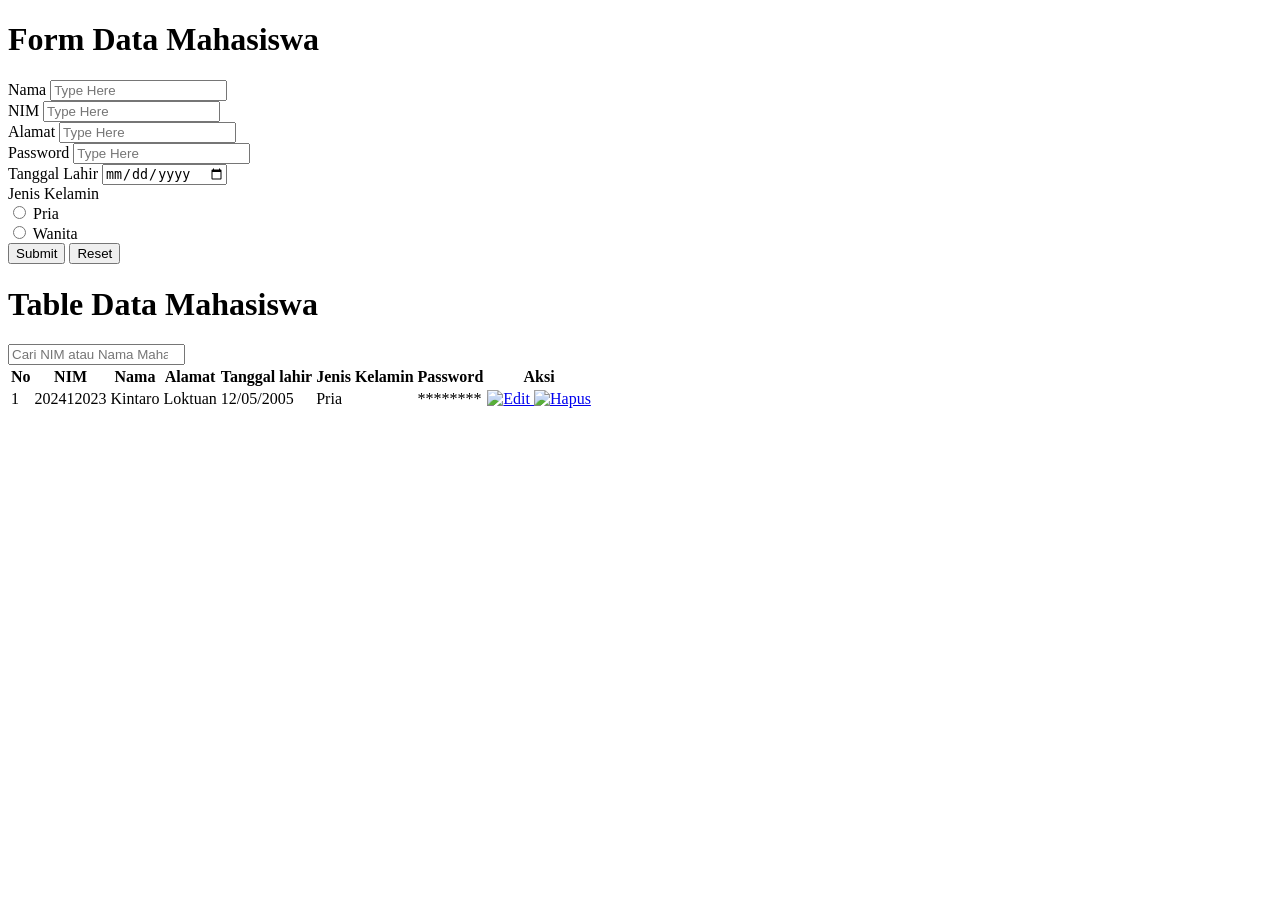
==== index.html @ c239e552 "Add files via upload" ====
<!DOCTYPE html>
<html lang="en">
<head>
    <title>Data</title>
    <link rel="stylesheet" href="style.css">
</head>
<body>
    <h1 class="judul">Form Data Mahasiswa</h1>
    <form class="input-data">
        <div class="textInputWrapper">
            <label>Nama</label>
            <input placeholder="Type Here" type="text" class="textInput">
        </div>

        <div class="textInputWrapper">
            <label>NIM</label>
            <input placeholder="Type Here" type="text" class="textInput">
        </div>

        <div class="textInputWrapper">
            <label>Alamat</label>
            <input placeholder="Type Here" type="text" class="textInput">
        </div>

        <div class="textInputWrapper">
            <label>Password</label>
            <input placeholder="Type Here" type="password" class="textInput">
        </div>

        <div class="textInputWrapper">
            <label>Tanggal Lahir</label>
            <input placeholder="Type Here" type="date" class="textInput">
        </div>

        
        <div class="textInputWrapper">
            <label class="jk">Jenis Kelamin</label>
            <div class="radio-btn">
                <input type="radio" name="Gender" value="Pria" id="gender-pria" class="gender">
                <label for="gender-pria">Pria</label>
                
            </div>
            <div class="radio-btn">
                <input type="radio" name="Gender" value="Wanita" id="gender-wanita" class="gender">
                <label for="gender-wanita">Wanita</label>
            </div>
        </div>

        <div class="btn-action">
            <button class="Submit">Submit</button>
            <button class="Reset">Reset</button>
        </div>
    </form>
    

    <h1 class="judul">Table Data Mahasiswa</h1>
   <table>
    <div class="search-container">
        <search>
            <div class="search-container">
                <form action="/search-results" method="get" class="search-form">
                    <div class="input-wrapper">
                        <input type="search" id="data-search" name="q" placeholder="Cari NIM atau Nama Mahasiswa...">
                    </div>
                </form>
            </div> 
        </search>
    </div>
    <thead>
        <tr>
            <th>No</th>
            <th>NIM</th>
            <th>Nama</th>
            <th>Alamat</th>
            <th>Tanggal lahir</th>
            <th>Jenis Kelamin</th>
            <th>Password</th>
            <th>Aksi</th>
        </tr>
    </thead>
    <tbody>
        <tr>
            <td>1</td>
            <td>202412023</td>
            <td>Kintaro</td>
            <td>Loktuan</td>
            <td>12/05/2005</td> 
            <td>Pria</td>
            <td>********</td> <td>
                <a href="edit_data.html">
                    <img src="edit.png" alt="Edit" width="20">
                </a>
                <a href="hapus_data.php?id=1">
                    <img src="trash.png" alt="Hapus" width="20">
                </a>
            </td>
        </tr>
    </tbody>
</table>
</body>
</html>
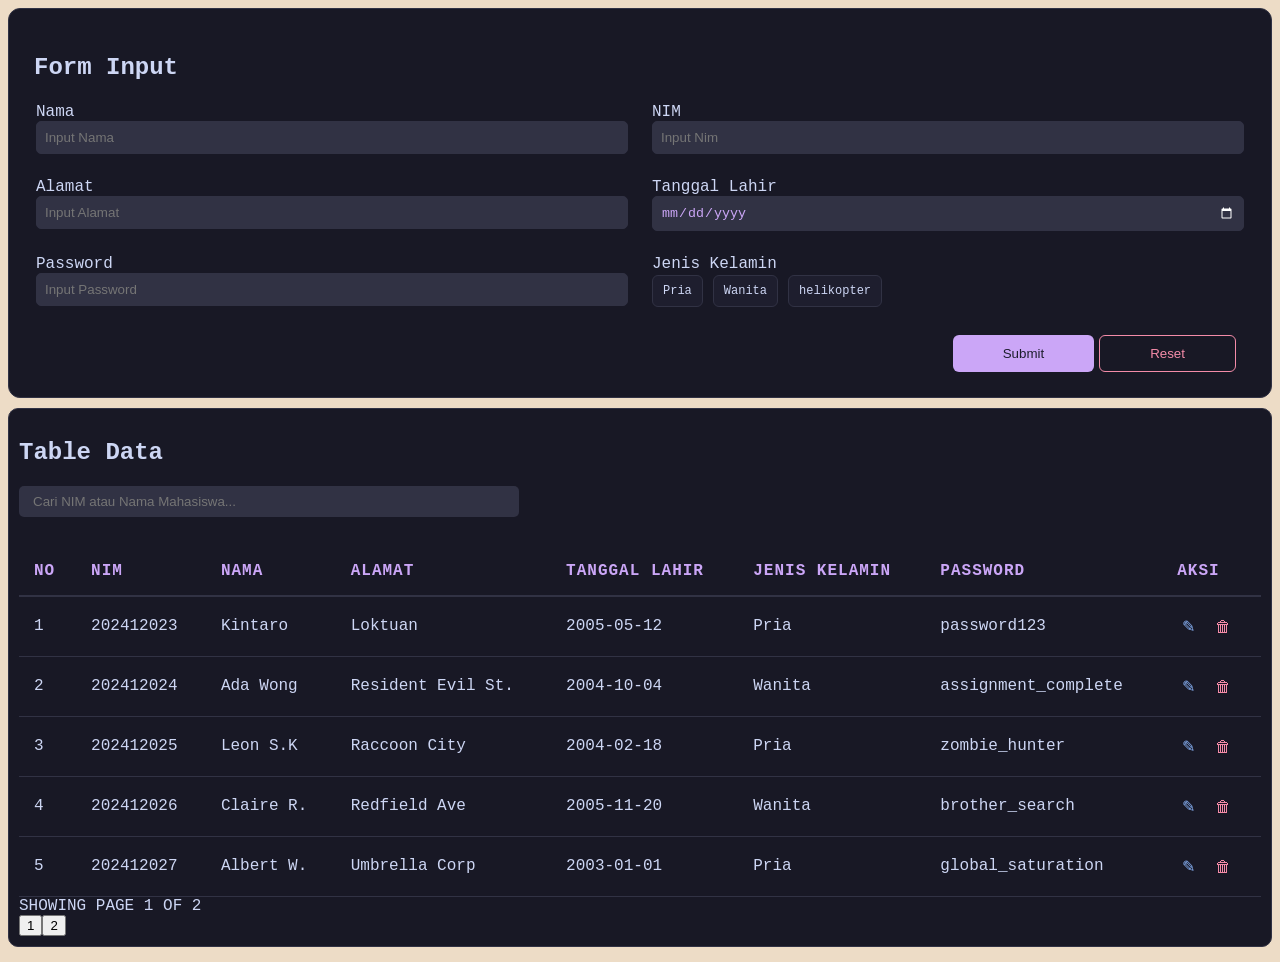
==== commit 1eec405d: "Add files via upload" ====
--- a/index.html
+++ b/index.html
@@ -1,101 +1,94 @@
 <!DOCTYPE html>
 <html lang="en">
 <head>
+    <meta charset="UTF-8">
+    <meta name="viewport" content="width=device-width, initial-scale=1.0">
+    <link rel="stylesheet" href="style.css">
     <title>Data</title>
-    <link rel="stylesheet" href="style.css">
 </head>
 <body>
-    <h1 class="judul">Form Data Mahasiswa</h1>
-    <form class="input-data">
-        <div class="textInputWrapper">
-            <label>Nama</label>
-            <input placeholder="Type Here" type="text" class="textInput">
-        </div>
+    <!-- <h1>Data Mahasiswa</h1> -->
+    <div class="form-card">
+        <h2>Form Input</h2>
+        <form class="grid-form">
+            <div class="form-grp">
+                <label>Nama</label>
+                <input type="text"placeholder="Input Nama" required>
+            </div>
+            <div class="form-grp">
+                <label>NIM</label>
+                <input type="text" required placeholder="Input Nim">
+            </div>
+            <div class="form-grp">
+                <label>Alamat</label>
+                <input type="text" required placeholder="Input Alamat">
+            </div>
+            <div class="form-grp">
+                <label>Tanggal Lahir</label>
+                <input type="date" required>
+            </div>
+            <div class="form-grp">
+                <label>Password</label>
+                <input type="password" required placeholder="Input Password">
+            </div>
+            <div class="form-grp">
+                <label>Jenis Kelamin</label>
+                <div class="radio-grp">
+                    <input type="radio" name="gender" id="Pria" value="pria">
+                    <label for="Pria">Pria</label>
 
-        <div class="textInputWrapper">
-            <label>NIM</label>
-            <input placeholder="Type Here" type="text" class="textInput">
-        </div>
+                    <input type="radio" name="gender" id="wanita" value="wanita">
+                    <label for="wanita">Wanita</label>
 
-        <div class="textInputWrapper">
-            <label>Alamat</label>
-            <input placeholder="Type Here" type="text" class="textInput">
-        </div>
+                    <input type="radio" name="gender" id="heli" value="heli">
+                    <label for="heli">helikopter</label>
+                </div>
+            </div>
 
-        <div class="textInputWrapper">
-            <label>Password</label>
-            <input placeholder="Type Here" type="password" class="textInput">
-        </div>
+            <div class="btn-grp">
+                <button type="submit" class="submit">Submit</button>
+                <button type="reset" class="reset">Reset</button>
+            </div>
+        </form>
+    </div>
 
-        <div class="textInputWrapper">
-            <label>Tanggal Lahir</label>
-            <input placeholder="Type Here" type="date" class="textInput">
-        </div>
-
-        
-        <div class="textInputWrapper">
-            <label class="jk">Jenis Kelamin</label>
-            <div class="radio-btn">
-                <input type="radio" name="Gender" value="Pria" id="gender-pria" class="gender">
-                <label for="gender-pria">Pria</label>
+    <div class="table-card">
+        <h2>Table Data</h2>
+        <search>
+            <div class="table-head">
                 
             </div>
-            <div class="radio-btn">
-                <input type="radio" name="Gender" value="Wanita" id="gender-wanita" class="gender">
-                <label for="gender-wanita">Wanita</label>
-            </div>
-        </div>
-
-        <div class="btn-action">
-            <button class="Submit">Submit</button>
-            <button class="Reset">Reset</button>
-        </div>
-    </form>
-    
-
-    <h1 class="judul">Table Data Mahasiswa</h1>
-   <table>
-    <div class="search-container">
-        <search>
             <div class="search-container">
                 <form action="/search-results" method="get" class="search-form">
                     <div class="input-wrapper">
                         <input type="search" id="data-search" name="q" placeholder="Cari NIM atau Nama Mahasiswa...">
                     </div>
                 </form>
-            </div> 
+            </div>
         </search>
+        <div class="table-wrap">
+            <table>
+            <thead>
+                <tr>
+                    <th>No</th>
+                    <th>NIM</th>
+                    <th>Nama</th>
+                    <th>Alamat</th>
+                    <th>Tanggal lahir</th>
+                    <th>Jenis Kelamin</th>
+                    <th>Password</th>
+                    <th>Aksi</th>
+                </tr>
+            </thead>
+            <tbody id="table-body">
+                </tbody>
+        </table>
+        </div>
+        <div class="pagination">
+            <div class="pagination-info" id="pagination-info"></div>
+            <div class="pagination-controls" id="pagination-numbers"></div>
+        </div>
     </div>
-    <thead>
-        <tr>
-            <th>No</th>
-            <th>NIM</th>
-            <th>Nama</th>
-            <th>Alamat</th>
-            <th>Tanggal lahir</th>
-            <th>Jenis Kelamin</th>
-            <th>Password</th>
-            <th>Aksi</th>
-        </tr>
-    </thead>
-    <tbody>
-        <tr>
-            <td>1</td>
-            <td>202412023</td>
-            <td>Kintaro</td>
-            <td>Loktuan</td>
-            <td>12/05/2005</td> 
-            <td>Pria</td>
-            <td>********</td> <td>
-                <a href="edit_data.html">
-                    <img src="edit.png" alt="Edit" width="20">
-                </a>
-                <a href="hapus_data.php?id=1">
-                    <img src="trash.png" alt="Hapus" width="20">
-                </a>
-            </td>
-        </tr>
-    </tbody>
-</table>
 </body>
+<script src="script.js" defer></script>
 </html>
--- a/style.css
+++ b/style.css
@@ -0,0 +1,171 @@
+:root {
+    --bg-card: #181825;
+    --bg-input: #1e1e2e;   
+    --border: #313244;     
+    --text: #cdd6f4;       
+    --mauve: #cba6f7;
+    --bg-body: #EDDCC6;
+}
+body {
+    font-family: 'JetBrains Mono', monospace;
+    background-color: var(--bg-body);
+}
+
+/* RADIO */
+.radio-grp{
+    display: flex;
+    gap: 10px;
+    align-items: center;
+    height: 35px;
+}
+.radio-grp input[type="radio"]{
+    display: none;
+}
+.radio-grp label{
+    padding: 8px 10px;
+    border: 1.5px solid var(--border);
+    border-radius: 6px;
+    cursor: pointer;
+    transition: all 0.3s ease;
+    background-color: var(--bg-input);
+    color: var(--text);
+    font-size: 12px;
+}
+.radio-grp input[type="radio"]:checked + label{
+    background-color: #b4befe; 
+    color: #11111b;           
+    border-color: #b4befe;
+    font-weight: bold;
+}
+.radio-grp label:hover:not(:checked) {
+    border-color: var(--mauve);
+}
+
+/* FORM */
+.form-card{
+    border: 1px solid var(--border);
+    border-radius: 12px;
+    background-color: var(--bg-card);
+    color: var(--text);
+    padding: 25px;
+}
+.grid-form{
+    display: grid;
+    grid-template-columns: repeat(2,1fr);
+    gap: 20px;
+}
+.form-grp{
+    display: flex;
+    padding: 2px;
+    flex-direction: column;
+}
+.form-grp input{
+    border-radius: 5px;
+    padding: 8px;
+    outline: none;
+    border: 1.5px solid #313244;
+    background-color: var(--border);
+    color: var(--mauve);
+}
+.form-grp input:focus{
+    border-color: var(--mauve);
+    box-shadow: 0 0 8px --border;
+}
+input::-webkit-calendar-picker-indicator {
+    filter: invert(1);
+}
+
+/* BUTTON */
+.btn-grp{
+    grid-column: 2;
+    display: flex;
+    justify-content: flex-end;
+    padding: 5px 5px 0 0;
+}
+.submit, .reset {
+    min-width: 100px;
+    margin: 0 5px 0 0;
+    padding: 10px 50px;
+    border-radius: 6px;
+}
+.submit {
+    background-color: #cba6f7;
+    color: var(--bg-input);
+    border: none;
+}
+.reset {
+    background-color: transparent;
+    color: #f38ba8;
+    border: 1.5px solid #f38ba8 !important;
+}
+.submit:hover {
+    box-shadow: 0 0 15px rgba(203, 166, 247, 0.4);
+    transform: translateY(-2px);
+}
+.reset:hover{
+    transform: translateY(-2px);
+}
+
+/* search */
+#data-search{
+    width: 500px;
+    padding: 8px 14px;
+    border-radius: 5px;
+    color: var(--mauve);
+    background-color: var(--border);
+    outline: none;
+    border: none;
+}
+#data-search:focus{
+    border: 1px solid #cba6f7;
+}
+.table-card{
+    background-color: var(--bg-card);
+    border: 1px solid var(--border);
+    border-radius: 10px;
+    padding: 10px;
+    margin-top: 10px;
+    color: var(--text);
+}
+.table-wrap{
+    margin-top: 20px;
+    overflow-x: auto;
+}
+table{
+    margin-top: 10px;
+    border-collapse: collapse;
+    width: 100%;
+}
+th {
+    text-align: left;
+    padding: 15px;
+    color: var(--mauve);
+    border-bottom: 2px solid var(--border);
+    text-transform: uppercase;
+    letter-spacing: 1px;
+}
+td{
+    padding: 15px;
+    border-bottom: 1px solid var(--border);
+    color: var(--text);
+}
+tr:hover td {
+    background-color: rgba(180, 190, 254, 0.05);
+    transition: 0.2s;
+}
+.action-btn{
+    display: flex;
+    gap: 10px;
+}
+.edit-btn, .delete-btn {
+    background: none;
+    border: none;
+    cursor: pointer;
+    font-size: 16px;
+    padding: 5px;
+    border-radius: 4px;
+    transition: 0.2s;
+}
+.edit-btn { color: #89b4fa; } /* Sapphire */
+.delete-btn { color: #f38ba8; } /* Red */
+
